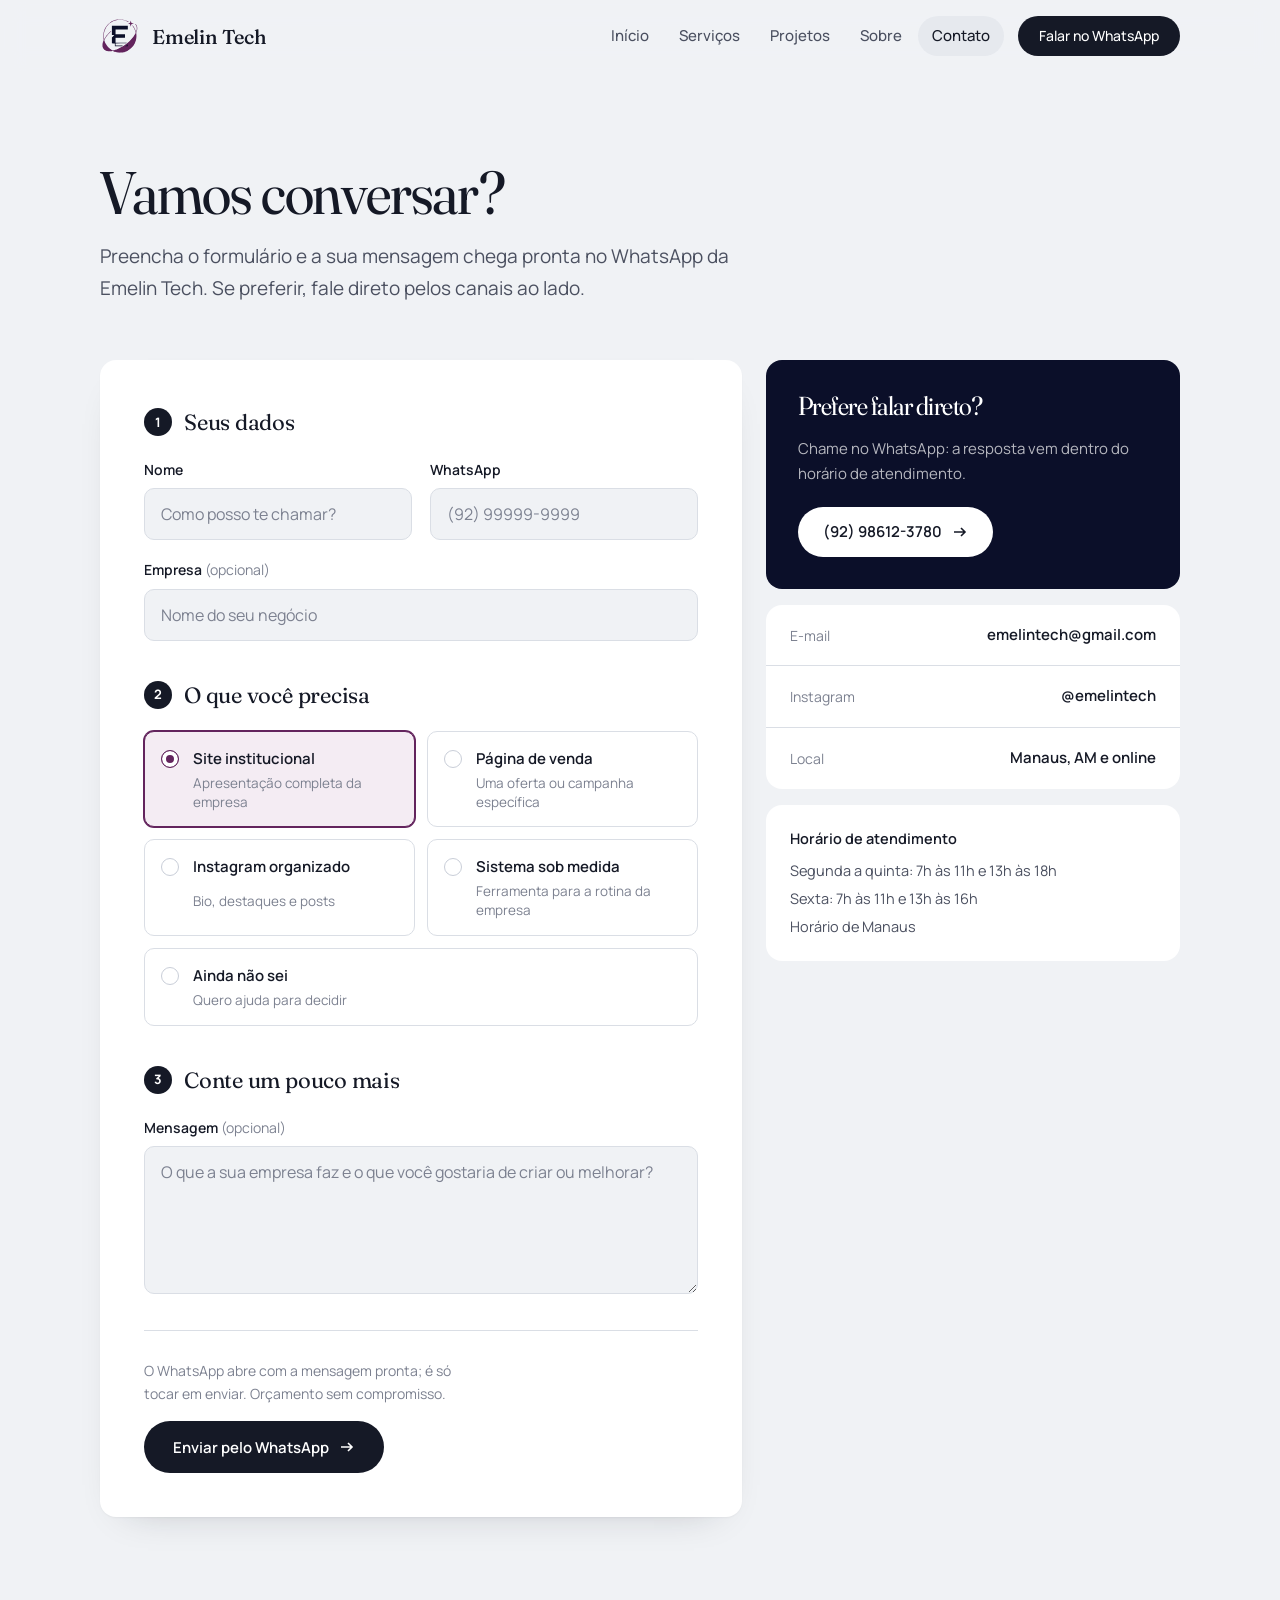
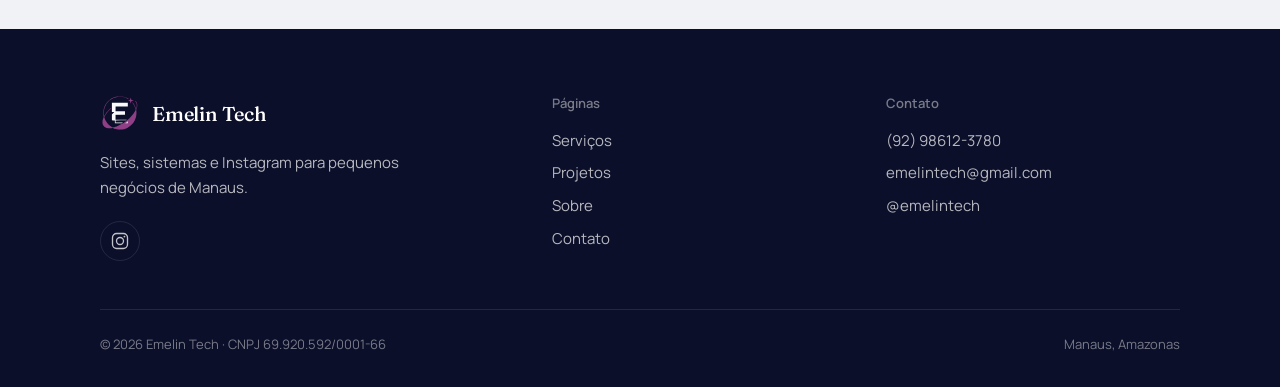
==== contato.html @ 897b112c "Sistemas sob medida: 4o cartao no inicio, bloco em Servicos, opcao no formulario e nas frases da mar" ====
<!DOCTYPE html>
<html lang="pt-BR">
<head>
<meta charset="utf-8">
<meta name="viewport" content="width=device-width, initial-scale=1">
<title>Contato | Emelin Tech</title>
<meta name="description" content="Peça um orçamento à Emelin Tech pelo formulário, WhatsApp, e-mail ou Instagram. Atendimento em Manaus e online.">
<meta name="theme-color" content="#f0f2f5">
<meta property="og:title" content="Contato | Emelin Tech">
<meta property="og:description" content="Peça um orçamento à Emelin Tech pelo formulário, WhatsApp, e-mail ou Instagram. Atendimento em Manaus e online.">
<meta property="og:image" content="https://www.emelintech.com.br/img/og-imagem.png">
<meta property="og:locale" content="pt_BR">
<link rel="icon" type="image/svg+xml" href="img/icone.svg">
<link rel="apple-touch-icon" href="img/icone-512.png">
<link rel="preconnect" href="https://fonts.googleapis.com">
<link rel="preconnect" href="https://fonts.gstatic.com" crossorigin>
<link rel="stylesheet" href="https://fonts.googleapis.com/css2?family=Fraunces:ital,opsz,wght,SOFT@0,9..144,300..600,0..100;1,9..144,300..600,0..100&family=Manrope:wght@400;500;600;700&display=swap">
<link rel="stylesheet" href="assets/style.css">
</head>
<body>
<header class="site-header">
  <div class="wrap">
    <a class="brand" href="index.html" aria-label="Emelin Tech, página inicial">
      <img src="img/icone.svg" alt="" width="40" height="40">
      <strong>Emelin Tech</strong>
    </a>
    <button class="menu-toggle" aria-label="Abrir menu" aria-expanded="false" aria-controls="nav">
      <svg viewBox="0 0 24 24" fill="none" aria-hidden="true"><path d="M3 8h18M3 16h18" stroke="currentColor" stroke-width="1.6"/></svg>
    </button>
    <nav class="nav" id="nav">
      <a href="index.html">Início</a>
      <a href="servicos.html">Serviços</a>
      <a href="projetos.html">Projetos</a>
      <a href="sobre.html">Sobre</a>
      <a href="contato.html">Contato</a>
      <a class="btn" href="https://wa.me/5592986123780" target="_blank" rel="noopener">Falar no WhatsApp</a>
    </nav>
  </div>
</header>
<main>
<section class="page-top">
  <div class="wrap">
    <h1>Vamos conversar?</h1>
    <p class="lead">Preencha o formulário e a sua mensagem chega pronta no WhatsApp da Emelin Tech. Se preferir, fale direto pelos canais ao lado.</p>
  </div>
</section>

<section class="section tight">
  <div class="wrap contact">
    <div class="form-card reveal">
      <form id="contact-form" novalidate>
        <fieldset class="form-step">
          <legend><b>1</b>Seus dados</legend>
          <div class="grid-2">
            <div class="field">
              <label for="name">Nome</label>
              <input id="name" name="name" type="text" placeholder="Como posso te chamar?" autocomplete="name" required>
            </div>
            <div class="field">
              <label for="whatsapp">WhatsApp</label>
              <input id="whatsapp" name="whatsapp" type="tel" inputmode="tel" placeholder="(92) 99999-9999" autocomplete="tel" required>
            </div>
          </div>
          <div class="field">
            <label for="company">Empresa <span class="opt">(opcional)</span></label>
            <input id="company" name="company" type="text" placeholder="Nome do seu negócio" autocomplete="organization">
          </div>
        </fieldset>

        <fieldset class="form-step">
          <legend><b>2</b>O que você precisa</legend>
          <div class="options">
            <label class="option"><input type="radio" name="service_type" value="Site institucional" data-key="site" checked><span><strong>Site institucional</strong><small>Apresentação completa da empresa</small></span></label>
            <label class="option"><input type="radio" name="service_type" value="Página de venda" data-key="pagina"><span><strong>Página de venda</strong><small>Uma oferta ou campanha específica</small></span></label>
            <label class="option"><input type="radio" name="service_type" value="Organização de Instagram" data-key="instagram"><span><strong>Instagram organizado</strong><small>Bio, destaques e posts</small></span></label>
            <label class="option"><input type="radio" name="service_type" value="Sistema sob medida" data-key="sistemas"><span><strong>Sistema sob medida</strong><small>Ferramenta para a rotina da empresa</small></span></label>
            <label class="option"><input type="radio" name="service_type" value="Ainda não tenho certeza" data-key="outro"><span><strong>Ainda não sei</strong><small>Quero ajuda para decidir</small></span></label>
          </div>
        </fieldset>

        <fieldset class="form-step">
          <legend><b>3</b>Conte um pouco mais</legend>
          <div class="field">
            <label for="message">Mensagem <span class="opt">(opcional)</span></label>
            <textarea id="message" name="message" rows="5" placeholder="O que a sua empresa faz e o que você gostaria de criar ou melhorar?"></textarea>
          </div>
        </fieldset>

        <div class="form-foot">
          <p>O WhatsApp abre com a mensagem pronta; é só tocar em enviar. Orçamento sem compromisso.</p>
          <button class="btn btn-primary" type="submit">Enviar pelo WhatsApp <svg viewBox="0 0 16 16" fill="none" aria-hidden="true"><path d="M2 8h11M9 4l4 4-4 4" stroke="currentColor" stroke-width="1.6"/></svg></button>
          <p class="form-status" id="form-status" role="status" aria-live="polite"></p>
        </div>
      </form>
    </div>

    <aside class="side reveal">
      <div class="side-card">
        <h2>Prefere falar direto?</h2>
        <p>Chame no WhatsApp: a resposta vem dentro do horário de atendimento.</p>
        <a class="btn btn-light" href="https://wa.me/5592986123780" target="_blank" rel="noopener">(92) 98612-3780 <svg viewBox="0 0 16 16" fill="none" aria-hidden="true"><path d="M2 8h11M9 4l4 4-4 4" stroke="currentColor" stroke-width="1.6"/></svg></a>
      </div>
      <ul class="side-list">
        <li><a href="mailto:emelintech@gmail.com"><span>E-mail</span><strong>emelintech@gmail.com</strong></a></li>
        <li><a href="https://instagram.com/emelintech" target="_blank" rel="noopener"><span>Instagram</span><strong>@emelintech</strong></a></li>
        <li><div><span>Local</span><strong>Manaus, AM e online</strong></div></li>
      </ul>
      <div class="hours">
        <strong>Horário de atendimento</strong>
        <span>Segunda a quinta: 7h às 11h e 13h às 18h</span>
        <span>Sexta: 7h às 11h e 13h às 16h</span>
        <span>Horário de Manaus</span>
      </div>
    </aside>
  </div>
</section>
</main>
<footer class="site-footer">
  <div class="wrap">
    <div class="top">
      <div>
        <a class="brand" href="index.html"><img src="img/icone-escuro.svg" alt="" width="40" height="40"><strong>Emelin Tech</strong></a>
        <p class="tagline">Sites, sistemas e Instagram para pequenos negócios de Manaus.</p>
        <!-- Redes sociais (ícones). Cada link abre em nova aba. -->
        <div class="social">
          <a href="https://instagram.com/emelintech" target="_blank" rel="noopener" aria-label="Instagram da Emelin Tech (@emelintech)"><svg viewBox="0 0 24 24" fill="none" aria-hidden="true"><rect x="3" y="3" width="18" height="18" rx="5" stroke="currentColor" stroke-width="1.6"/><circle cx="12" cy="12" r="4.2" stroke="currentColor" stroke-width="1.6"/><circle cx="17.3" cy="6.7" r="1.1" fill="currentColor"/></svg></a>
          <!-- LinkedIn: quando a página existir, troque SEU-ENDERECO pelo endereço e apague as marcas de comentário do começo e do fim desta linha. <a href="https://www.linkedin.com/company/SEU-ENDERECO" target="_blank" rel="noopener" aria-label="LinkedIn da Emelin Tech"><svg viewBox="0 0 24 24" fill="none" aria-hidden="true"><rect x="3" y="3" width="18" height="18" rx="3" stroke="currentColor" stroke-width="1.6"/><path d="M8 10.5V17M8 7.2v.1M11.5 17v-6.5M11.5 13.2c0-1.6 1-2.7 2.5-2.7s2.5 1 2.5 2.7V17" stroke="currentColor" stroke-width="1.6" stroke-linecap="round"/></svg></a> -->
        </div>
      </div>
      <div>
        <h4>Páginas</h4>
        <ul>
          <li><a href="servicos.html">Serviços</a></li>
          <li><a href="projetos.html">Projetos</a></li>
          <li><a href="sobre.html">Sobre</a></li>
          <li><a href="contato.html">Contato</a></li>
        </ul>
      </div>
      <div>
        <h4>Contato</h4>
        <ul>
          <li><a href="https://wa.me/5592986123780" target="_blank" rel="noopener">(92) 98612-3780</a></li>
          <li><a href="mailto:emelintech@gmail.com">emelintech@gmail.com</a></li>
          <li><a href="https://instagram.com/emelintech" target="_blank" rel="noopener">@emelintech</a></li>
        </ul>
      </div>
    </div>
    <div class="bottom">
      <span>© 2026 Emelin Tech · CNPJ 69.920.592/0001-66</span>
      <span>Manaus, Amazonas</span>
    </div>
  </div>
</footer>
<script src="assets/site.js"></script>
</body>
</html>
---- assets/style.css ----
/* Emelin Tech
   Paleta tirada da logo: off-white frio, azul-noite, ameixa. */

:root {
  --paper: #f0f2f5;
  --paper-2: #e6e9ee;
  --white: #ffffff;
  --ink: #151926;
  --ink-2: #4b5060;
  --ink-3: #7c8190;
  --line: #dadee5;
  --line-2: #c9ced8;
  --plum: #63245D;   /* ameixa do logo novo (2026-11-04; antes #4f1a4b) */
  --plum-soft: #c9a3c4;
  --plum-tint: #f4ecf3;
  --night: #0B0F29;  /* azul-noite do logo novo (2026-11-04; antes #121624) */
  --night-line: rgba(255, 255, 255, 0.1);

  --serif: "Fraunces", Georgia, "Times New Roman", serif;
  --sans: "Manrope", system-ui, -apple-system, "Segoe UI", sans-serif;

  --wrap: 1160px;
  --gutter: clamp(20px, 5vw, 40px);
  --r: 10px;
  --r-lg: 16px;
}

*, *::before, *::after { box-sizing: border-box; }
html { -webkit-text-size-adjust: 100%; scroll-behavior: smooth; }
body {
  margin: 0;
  background: var(--paper);
  color: var(--ink);
  font-family: var(--sans);
  font-size: 16px;
  line-height: 1.65;
  -webkit-font-smoothing: antialiased;
  overflow-x: hidden;
}
img { max-width: 100%; display: block; }
a { color: inherit; }
::selection { background: var(--plum); color: #fff; }
:focus-visible { outline: 2px solid var(--plum); outline-offset: 3px; }

.wrap { width: 100%; max-width: var(--wrap); margin: 0 auto; padding: 0 var(--gutter); }

/* ---------- Tipografia ---------- */
h1, h2, h3 {
  font-family: var(--serif); font-weight: 400; letter-spacing: -0.02em; margin: 0;
  font-variation-settings: "opsz" 144, "SOFT" 30;
}
h1 { font-size: clamp(40px, 5.6vw, 72px); line-height: 1.04; }
h2 { font-size: clamp(30px, 3.6vw, 44px); line-height: 1.12; }
h3 { font-size: 23px; line-height: 1.25; letter-spacing: -0.01em; }
h1 em { font-style: italic; color: var(--plum); }
p { margin: 0; }
.lead { font-size: clamp(17px, 1.5vw, 19px); color: var(--ink-2); max-width: 36em; }
.muted { color: var(--ink-2); }

/* ---------- Botões ---------- */
.btn {
  display: inline-flex; align-items: center; justify-content: center; gap: 10px;
  font: 600 15px/1 var(--sans); text-decoration: none;
  padding: 16px 24px; border-radius: 999px; border: 1px solid transparent;
  transition: background-color .2s, color .2s, border-color .2s;
  cursor: pointer;
}
.btn svg { width: 16px; height: 16px; flex: none; }
.btn-primary { background: var(--ink); color: #fff; }
.btn-primary:hover { background: var(--plum); }
.btn-ghost { border-color: var(--line-2); color: var(--ink); background: transparent; }
.btn-ghost:hover { border-color: var(--ink); }
.btn-light { background: #fff; color: var(--ink); }
.btn-light:hover { background: var(--plum-tint); }

.link {
  display: inline-flex; align-items: center; gap: 8px;
  font-weight: 600; font-size: 15px; text-decoration: none; color: var(--ink);
}
.link svg { width: 14px; height: 14px; transition: transform .2s; }
.link:hover { color: var(--plum); }
.link:hover svg { transform: translateX(3px); }

/* ---------- Header ---------- */
.site-header {
  position: sticky; top: 0; z-index: 50;
  background: rgba(240, 242, 245, 0.9);
  backdrop-filter: saturate(140%) blur(12px);
  -webkit-backdrop-filter: saturate(140%) blur(12px);
  border-bottom: 1px solid transparent;
  transition: border-color .2s;
}
.site-header.scrolled { border-color: var(--line); }
.site-header .wrap { display: flex; align-items: center; justify-content: space-between; height: 72px; gap: 24px; }
.brand { display: flex; align-items: center; gap: 12px; text-decoration: none; }
/* Ícone do logo novo (SVG, sem fundo): não precisa mais do recorte redondo. */
.brand img { width: 40px; height: 40px; }
.brand strong { font-family: var(--serif); font-weight: 500; font-size: 20px; letter-spacing: -0.01em; }

.nav { display: flex; align-items: center; gap: 2px; }
.nav a { text-decoration: none; font-size: 15px; font-weight: 500; color: var(--ink-2); padding: 8px 14px; border-radius: 999px; transition: color .2s, background-color .2s; }
.nav a:hover { color: var(--ink); }
.nav a[aria-current="page"] { color: var(--ink); background: var(--paper-2); }
.nav .btn { margin-left: 12px; padding: 12px 20px; font-size: 14px; color: #fff; background: var(--ink); }
.nav .btn:hover { background: var(--plum); color: #fff; }

.menu-toggle { display: none; background: none; border: 0; padding: 10px; margin-right: -10px; cursor: pointer; color: var(--ink); }
.menu-toggle svg { width: 26px; height: 26px; }

@media (max-width: 880px) {
  .menu-toggle { display: block; }
  .nav {
    position: fixed; inset: 72px 0 auto 0; flex-direction: column; align-items: stretch; gap: 0;
    background: var(--paper); border-bottom: 1px solid var(--line);
    padding: 8px var(--gutter) 24px;
    transform: translateY(-8px); opacity: 0; visibility: hidden;
    transition: opacity .2s, transform .2s, visibility .2s;
  }
  .nav.open { transform: none; opacity: 1; visibility: visible; }
  .nav a { padding: 16px 4px; font-size: 18px; border-bottom: 1px solid var(--line); border-radius: 0; }
  .nav a[aria-current="page"] { background: none; color: var(--plum); }
  .nav .btn { margin: 20px 0 0; padding: 16px; font-size: 16px; border-bottom: 0; border-radius: 999px; }
}

/* ---------- Seções ---------- */
.section { padding: clamp(72px, 9vw, 112px) 0; }
.section.tight { padding-top: 0; }
.bg-white { background: var(--white); }
.head { display: flex; justify-content: space-between; align-items: end; gap: 20px 48px; flex-wrap: wrap; margin-bottom: clamp(32px, 5vw, 52px); }
.head > div { max-width: 640px; display: grid; gap: 14px; }

/* ---------- Hero (início) ---------- */
.hero { padding: clamp(32px, 5vw, 64px) 0 clamp(64px, 8vw, 104px); }
.hero .wrap { display: grid; grid-template-columns: 1fr 1fr; gap: clamp(40px, 6vw, 80px); align-items: center; }
.hero h1 { margin-bottom: 24px; }
.hero .actions { display: flex; flex-wrap: wrap; gap: 12px; margin-top: 36px; }
.hero .place { margin-top: 28px; font-size: 14px; color: var(--ink-3); }

.showcase { position: relative; aspect-ratio: 1 / 1.02; display: flex; align-items: center; justify-content: center; }
.showcase .orbit { position: absolute; inset: 0; width: 100%; height: 100%; color: var(--plum); }
.showcase .orbit .star { transform-origin: center; transform-box: fill-box; animation: twinkle 4s ease-in-out infinite; }
@keyframes twinkle { 0%,100% { opacity: 1; transform: scale(1); } 50% { opacity: .5; transform: scale(.8); } }
.phones { position: relative; display: flex; gap: 6%; width: 78%; align-items: flex-start; }
.phone {
  flex: 1; border-radius: 22px; overflow: hidden; background: var(--ink);
  border: 6px solid var(--ink); box-shadow: 0 30px 60px -20px rgba(21, 25, 38, .45);
  aspect-ratio: 9 / 17;
}
.phone img { width: 100%; height: 100%; object-fit: cover; object-position: top; }
.phone:last-child { margin-top: 18%; }
.showcase .caption {
  position: absolute; left: 0; bottom: 6%; background: var(--white); border-radius: var(--r);
  padding: 12px 16px; font-size: 13px; line-height: 1.4; box-shadow: 0 10px 30px -10px rgba(21,25,38,.25);
  text-decoration: none;
}
.showcase .caption strong { display: block; font-size: 14px; }
.showcase .caption span { color: var(--ink-3); }
@media (prefers-reduced-motion: reduce) { .showcase .orbit .star { animation: none; } html { scroll-behavior: auto; } }
@media (max-width: 900px) {
  .hero .wrap { grid-template-columns: 1fr; }
  .showcase { max-width: 420px; width: 100%; margin: 0 auto; }
}

/* ---------- Topo das páginas internas ---------- */
.page-top { padding: clamp(48px, 7vw, 88px) 0 clamp(40px, 5vw, 56px); }
.page-top h1 { font-size: clamp(38px, 5vw, 60px); margin-bottom: 18px; max-width: 14em; }

/* ---------- Cartões de serviço (início) ---------- */
/* 4 serviços (sistemas entrou em 2026-11-05): 4 colunas no computador, 2 no tablet, 1 no celular. */
.cards { display: grid; grid-template-columns: repeat(4, 1fr); gap: 20px; }
.card { background: var(--paper); border-radius: var(--r-lg); padding: 32px 28px; display: flex; flex-direction: column; gap: 12px; }
.card p { color: var(--ink-2); font-size: 15.5px; flex: 1; }
.card .link { margin-top: 12px; }
.card .mark { width: 36px; height: 36px; color: var(--plum); margin-bottom: 14px; }
@media (max-width: 1100px) { .cards { grid-template-columns: repeat(2, 1fr); } }
@media (max-width: 640px) { .cards { grid-template-columns: 1fr; } }

/* ---------- Projetos ---------- */
.projects { display: grid; grid-template-columns: 1fr 1fr; gap: 24px; }
.project { background: var(--white); border-radius: var(--r-lg); overflow: hidden; display: flex; flex-direction: column; }
.project-media {
  aspect-ratio: 16 / 10; background: var(--paper-2); display: flex; align-items: flex-end; justify-content: center;
  gap: 7%; padding-top: 7%; overflow: hidden;
}
.project-media img { width: 30%; border-radius: 16px 16px 0 0; border: 5px solid var(--ink); border-bottom: 0; }
.project-media img + img { transform: translateY(14%); }
.project-media.wordmark { align-items: center; padding: 0; flex-direction: column; gap: 8px; background: var(--night); color: #fff; }
.project-media.wordmark strong { font-family: var(--serif); font-weight: 400; font-size: clamp(52px, 6vw, 84px); letter-spacing: .06em; line-height: 1; }
.project-media.wordmark small { font-size: 12px; letter-spacing: .2em; text-transform: uppercase; color: rgba(255,255,255,.55); }
.project-body { padding: 28px; display: grid; gap: 10px; }
.kind { font-size: 13.5px; color: var(--ink-3); font-weight: 500; }
.project-body p { color: var(--ink-2); font-size: 15.5px; }
.project-body .link { margin-top: 8px; }
@media (max-width: 860px) { .projects { grid-template-columns: 1fr; } }

/* Projetos: página dedicada */
.case { display: grid; grid-template-columns: 1.1fr 1fr; gap: clamp(28px, 5vw, 64px); align-items: center; background: var(--white); border-radius: var(--r-lg); padding: clamp(16px, 2.4vw, 24px); }
.case + .case { margin-top: 24px; }
.case .project-media { border-radius: var(--r); }
.case-body { display: grid; gap: 14px; padding: 8px 16px 8px 0; }
.case-body h2 { font-size: clamp(28px, 3vw, 36px); }
.case-body p { color: var(--ink-2); }
.case-body ul { list-style: none; padding: 0; margin: 4px 0 8px; display: grid; gap: 8px; font-size: 15px; }
.case-body li { padding-left: 20px; position: relative; }
.case-body li::before { content: ""; position: absolute; left: 0; top: .75em; width: 8px; height: 1.5px; background: var(--plum); }
@media (max-width: 860px) { .case { grid-template-columns: 1fr; } .case-body { padding: 4px 8px 12px; } }

/* ---------- Quem faz (início) ---------- */
.about-strip { display: grid; grid-template-columns: auto 1fr auto; gap: clamp(24px, 4vw, 56px); align-items: center; }
.monogram {
  /* Logo redondo da empresa (antes era a inicial "J", no lugar de uma foto). */
  width: 112px; height: 112px; border-radius: 50%; display: block;
  background: var(--paper); padding: 14px; box-sizing: border-box;
}
.about-strip h2 { font-size: clamp(26px, 2.8vw, 34px); margin-bottom: 10px; }
.about-strip p { color: var(--ink-2); max-width: 40em; }
@media (max-width: 800px) { .about-strip { grid-template-columns: 1fr; } .monogram { width: 88px; height: 88px; } }

/* ---------- Serviços (página) ---------- */
.service {
  display: grid; grid-template-columns: 1fr 1.1fr; gap: clamp(28px, 5vw, 72px);
  background: var(--white); border-radius: var(--r-lg); padding: clamp(28px, 4vw, 48px);
  scroll-margin-top: 96px;
}
.service + .service { margin-top: 20px; }
.service-intro { display: grid; gap: 14px; align-content: start; }
.service-intro h2 { font-size: clamp(28px, 3vw, 38px); }
.service-intro .for { font-size: 14.5px; color: var(--ink-2); background: var(--paper); border-radius: var(--r); padding: 12px 16px; justify-self: start; }
.includes { display: grid; align-content: start; gap: 24px; }
.includes ul { list-style: none; margin: 0; padding: 0; border-top: 1px solid var(--line); }
.includes li { padding: 14px 0 14px 30px; border-bottom: 1px solid var(--line); position: relative; font-size: 15.5px; }
.includes li::before {
  content: ""; position: absolute; left: 3px; top: 21px; width: 12px; height: 6px;
  border-left: 1.5px solid var(--plum); border-bottom: 1.5px solid var(--plum); transform: rotate(-45deg);
}
.includes .btn { justify-self: start; }
@media (max-width: 860px) { .service { grid-template-columns: 1fr; } }

.steps { display: grid; grid-template-columns: repeat(4, 1fr); gap: 20px; counter-reset: step; }
.step { border-top: 2px solid var(--ink); padding-top: 20px; }
.step::before { counter-increment: step; content: counter(step); display: block; font-size: 13px; font-weight: 700; color: var(--plum); margin-bottom: 14px; }
.step h3 { font-size: 21px; margin-bottom: 8px; }
.step p { color: var(--ink-2); font-size: 15px; }
@media (max-width: 900px) { .steps { grid-template-columns: 1fr 1fr; row-gap: 36px; } }
@media (max-width: 520px) { .steps { grid-template-columns: 1fr; } }

/* ---------- FAQ ---------- */
.faq { max-width: 820px; }
.faq details { border-bottom: 1px solid var(--line); }
.faq details:first-child { border-top: 1px solid var(--line); }
.faq summary {
  list-style: none; cursor: pointer; display: flex; justify-content: space-between; align-items: center; gap: 24px;
  padding: 22px 0; font-weight: 600; font-size: 17px;
}
.faq summary::-webkit-details-marker { display: none; }
.faq summary::after {
  content: ""; flex: none; width: 12px; height: 12px;
  background: linear-gradient(var(--ink), var(--ink)) center / 100% 1.5px no-repeat, linear-gradient(var(--ink), var(--ink)) center / 1.5px 100% no-repeat;
  transition: transform .25s;
}
.faq details[open] summary::after { transform: rotate(45deg); }
.faq details p { padding: 0 0 24px; color: var(--ink-2); max-width: 44em; }

/* ---------- Sobre ---------- */
/* Texto numa coluna só, com largura boa de leitura (o cartão escuro com o
   logo saiu em 2026-11-04, a pedido da Julliana: não ficou legal). */
.about .about-text { max-width: 780px; }
.about-text { display: grid; gap: 20px; font-size: 17px; color: var(--ink-2); }
.about-text .intro { font-family: var(--serif); font-size: clamp(22px, 2.4vw, 28px); line-height: 1.35; color: var(--ink); letter-spacing: -0.01em; }
.facts { display: grid; grid-template-columns: 1fr 1fr; gap: 12px; margin: 8px 0 0; }
.facts div { background: var(--white); border-radius: var(--r); padding: 16px 18px; }
.facts dt { font-size: 13px; color: var(--ink-3); }
.facts dd { margin: 2px 0 0; font-weight: 600; color: var(--ink); }
@media (max-width: 480px) { .facts { grid-template-columns: 1fr; } }

.values { display: grid; grid-template-columns: repeat(3, 1fr); gap: 20px; }
.values div { background: var(--paper); border-radius: var(--r-lg); padding: 28px; }
.values h3 { font-size: 21px; margin-bottom: 10px; }
.values p { color: var(--ink-2); font-size: 15.5px; }
@media (max-width: 860px) { .values { grid-template-columns: 1fr; } }

/* ---------- Chamada final ---------- */
.cta-box {
  position: relative; overflow: hidden; background: var(--night); color: #fff; border-radius: 24px;
  padding: clamp(36px, 6vw, 72px); display: grid; grid-template-columns: 1fr auto; gap: 32px; align-items: end;
}
.cta-box h2 { max-width: 15em; margin-bottom: 14px; }
.cta-box p { color: rgba(255,255,255,.7); max-width: 34em; }
.cta-box .actions { display: flex; flex-wrap: wrap; gap: 12px; }
.cta-box .btn-ghost { border-color: rgba(255,255,255,.3); color: #fff; }
.cta-box .btn-ghost:hover { border-color: #fff; }
.cta-box .orbit { position: absolute; right: -120px; top: -170px; width: 480px; color: var(--plum-soft); opacity: .28; pointer-events: none; }
.cta-box > div { position: relative; }
@media (max-width: 860px) { .cta-box { grid-template-columns: 1fr; } }

/* ---------- Contato ---------- */
.contact { display: grid; grid-template-columns: 1.55fr 1fr; gap: 24px; align-items: start; }
@media (max-width: 960px) { .contact { grid-template-columns: 1fr; } }

.form-card {
  background: var(--white); border-radius: var(--r-lg); padding: clamp(24px, 4vw, 44px);
  box-shadow: 0 1px 2px rgba(21,25,38,.04), 0 16px 40px -28px rgba(21,25,38,.3);
}
.form-card form { display: grid; gap: 36px; }
.form-step { display: grid; gap: 18px; border: 0; margin: 0; padding: 0; min-width: 0; }
.form-step legend {
  display: flex; align-items: center; gap: 12px; padding: 0; margin-bottom: 18px;
  font-family: var(--serif); font-size: 22px; letter-spacing: -0.01em;
}
.form-step legend b {
  width: 28px; height: 28px; border-radius: 50%; background: var(--ink); color: #fff; flex: none;
  display: grid; place-items: center; font: 700 13px/1 var(--sans);
}
.grid-2 { display: grid; grid-template-columns: 1fr 1fr; gap: 18px; }
@media (max-width: 620px) { .grid-2 { grid-template-columns: 1fr; } }

.field { display: grid; gap: 7px; }
.field label { font-size: 14px; font-weight: 600; color: var(--ink); }
.field label .opt { font-weight: 400; color: var(--ink-3); }
.field input, .field textarea {
  width: 100%; font: 400 16px/1.5 var(--sans); color: var(--ink);
  background: var(--paper); border: 1px solid var(--line); border-radius: var(--r);
  padding: 13px 16px; transition: border-color .2s, background-color .2s, box-shadow .2s;
}
.field textarea { resize: vertical; min-height: 130px; }
.field input::placeholder, .field textarea::placeholder { color: var(--ink-3); }
.field input:hover, .field textarea:hover { border-color: var(--line-2); }
.field input:focus, .field textarea:focus { outline: none; background: var(--white); border-color: var(--plum); box-shadow: 0 0 0 4px var(--plum-tint); }
.field input:user-invalid { border-color: #b3261e; }

.options { display: grid; grid-template-columns: 1fr 1fr; gap: 12px; }
/* Com 5 opções, a última ("Ainda não sei") ocupa a linha inteira. */
.option:last-child:nth-child(odd) { grid-column: 1 / -1; }
@media (max-width: 520px) { .options { grid-template-columns: 1fr; } }
.option { position: relative; cursor: pointer; display: block; }
.option input { position: absolute; opacity: 0; pointer-events: none; }
.option span {
  display: grid; gap: 2px; height: 100%; padding: 15px 16px 15px 48px; border: 1px solid var(--line); border-radius: var(--r);
  background: var(--white); transition: border-color .2s, background-color .2s, box-shadow .2s; position: relative;
}
.option span::before {
  content: ""; position: absolute; left: 16px; top: 18px; width: 18px; height: 18px; border-radius: 50%;
  border: 1.5px solid var(--line-2); background: var(--white); transition: all .2s;
}
.option strong { font-size: 15px; font-weight: 600; }
.option small { font-size: 13.5px; color: var(--ink-3); line-height: 1.4; }
.option:hover span { border-color: var(--line-2); }
.option input:checked + span { border-color: var(--plum); background: var(--plum-tint); box-shadow: 0 0 0 1px var(--plum); }
.option input:checked + span::before { border-color: var(--plum); background: var(--plum); box-shadow: inset 0 0 0 4px var(--white); }
.option input:focus-visible + span { outline: 2px solid var(--plum); outline-offset: 2px; }

.form-foot { display: flex; flex-wrap: wrap; align-items: center; justify-content: space-between; gap: 16px 24px; padding-top: 28px; border-top: 1px solid var(--line); }
.form-foot p { font-size: 14px; color: var(--ink-3); max-width: 24em; }
.form-foot .btn { padding: 17px 28px; }
@media (max-width: 520px) { .form-foot .btn { width: 100%; } }
.form-status { font-size: 14px; color: var(--plum); font-weight: 600; }
.form-status:empty { display: none; }

.side { display: grid; gap: 16px; }
.side-card { background: var(--night); color: #fff; border-radius: var(--r-lg); padding: 32px; display: grid; gap: 16px; }
.side-card h2 { font-size: 26px; }
.side-card p { color: rgba(255,255,255,.7); font-size: 15px; }
.side-card .btn { justify-self: start; margin-top: 4px; }
.side-list { list-style: none; margin: 0; padding: 0; background: var(--white); border-radius: var(--r-lg); }
.side-list li + li { border-top: 1px solid var(--line); }
.side-list a, .side-list div { display: flex; justify-content: space-between; align-items: center; gap: 16px; padding: 18px 24px; text-decoration: none; font-size: 15px; }
.side-list span { color: var(--ink-3); font-size: 14px; }
.side-list strong { font-weight: 600; text-align: right; overflow-wrap: anywhere; }
.side-list a:hover strong { color: var(--plum); }
.hours { background: var(--white); border-radius: var(--r-lg); padding: 22px 24px; font-size: 14.5px; color: var(--ink-2); display: grid; gap: 4px; }
.hours strong { color: var(--ink); font-weight: 600; margin-bottom: 4px; }

/* ---------- Footer ---------- */
.site-footer { background: var(--night); color: rgba(255,255,255,.7); padding: 64px 0 32px; font-size: 15px; }
.site-footer .top { display: grid; grid-template-columns: 1.4fr 1fr 1fr; gap: 40px; padding-bottom: 48px; border-bottom: 1px solid var(--night-line); }
.site-footer .brand strong { color: #fff; }
.site-footer .tagline { margin-top: 18px; max-width: 22em; }
.site-footer h4 { margin: 0 0 14px; font-size: 13px; color: rgba(255,255,255,.45); font-weight: 600; }
.site-footer ul { list-style: none; margin: 0; padding: 0; display: grid; gap: 8px; }
.site-footer a { text-decoration: none; transition: color .2s; }
.site-footer a:hover { color: #fff; }
.site-footer .bottom { display: flex; flex-wrap: wrap; justify-content: space-between; gap: 12px; padding-top: 24px; font-size: 13px; color: rgba(255,255,255,.45); }
@media (max-width: 760px) { .site-footer .top { grid-template-columns: 1fr; gap: 32px; } }

/* ---------- Revelar ao rolar ---------- */
.reveal { opacity: 0; transform: translateY(14px); transition: opacity .6s ease, transform .6s ease; }
.reveal.in { opacity: 1; transform: none; }
@media (prefers-reduced-motion: reduce) { .reveal { opacity: 1; transform: none; transition: none; } }

.cta-wrap { padding: 0 0 clamp(72px, 9vw, 112px); }
.bg-white + .cta-wrap, .page-top + .cta-wrap { padding-top: clamp(72px, 9vw, 112px); }

/* Projeto em desenvolvimento */
.status { display: inline-flex; align-items: center; gap: 8px; font-size: 14px; font-weight: 600; color: var(--plum); }
.status .dot { width: 8px; height: 8px; border-radius: 50%; background: var(--plum-soft); box-shadow: 0 0 0 3px var(--plum-tint); }

/* ---------- Redes sociais (ícones) ----------
   .social = rodapé (fundo escuro); .social--claro = página Sobre (fundo claro).
   O ícone usa "currentColor": pega a cor do texto em volta. */
.social { display: flex; align-items: center; gap: 10px; margin-top: 20px; }
.social a {
  display: grid; place-items: center; width: 40px; height: 40px; border-radius: 50%;
  border: 1px solid var(--night-line); color: rgba(255,255,255,.75); transition: color .2s, border-color .2s;
}
.social a:hover { color: #fff; border-color: rgba(255,255,255,.4); }
.social svg { width: 20px; height: 20px; }
.social--claro { margin-top: 4px; }
.social--claro span { font-size: 14px; color: var(--ink-3); margin-right: 4px; }
.social--claro a { border-color: var(--line); color: var(--ink); background: var(--white); }
.social--claro a:hover { color: var(--plum); border-color: var(--plum-soft); }
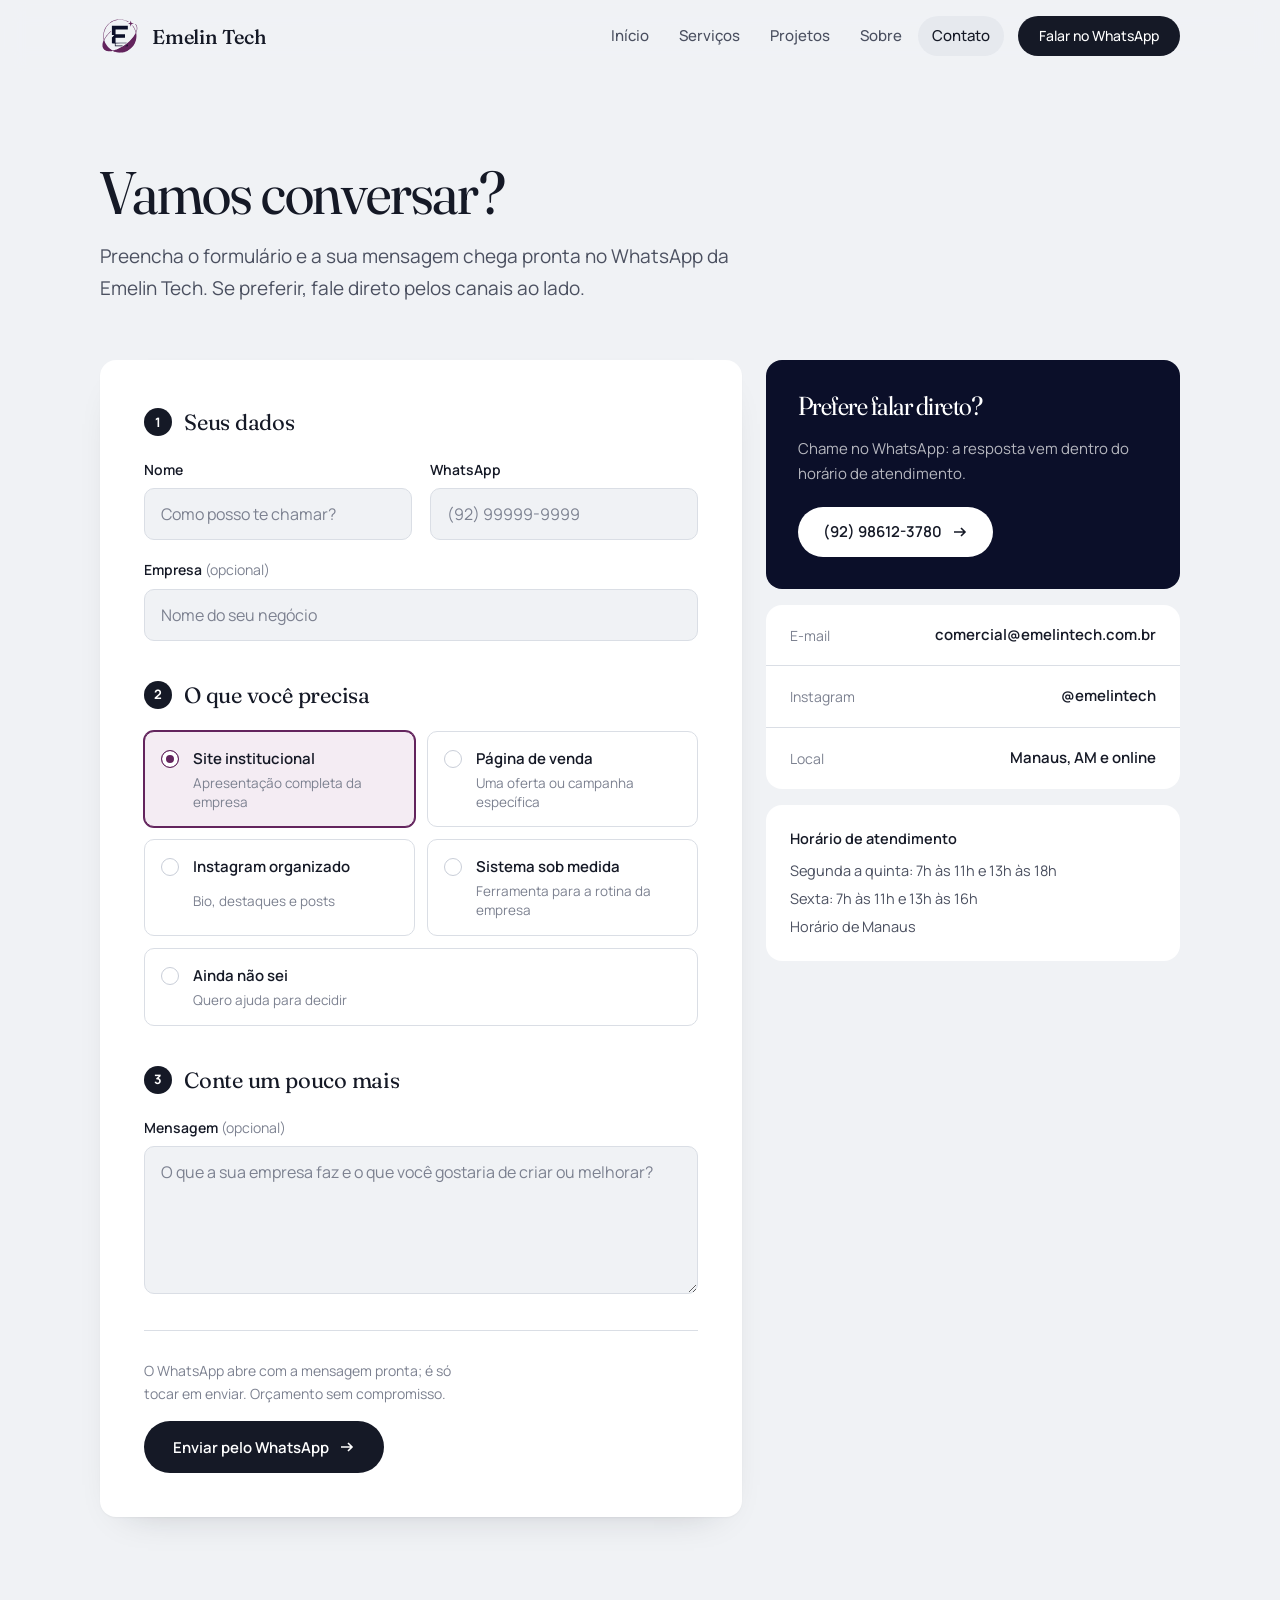
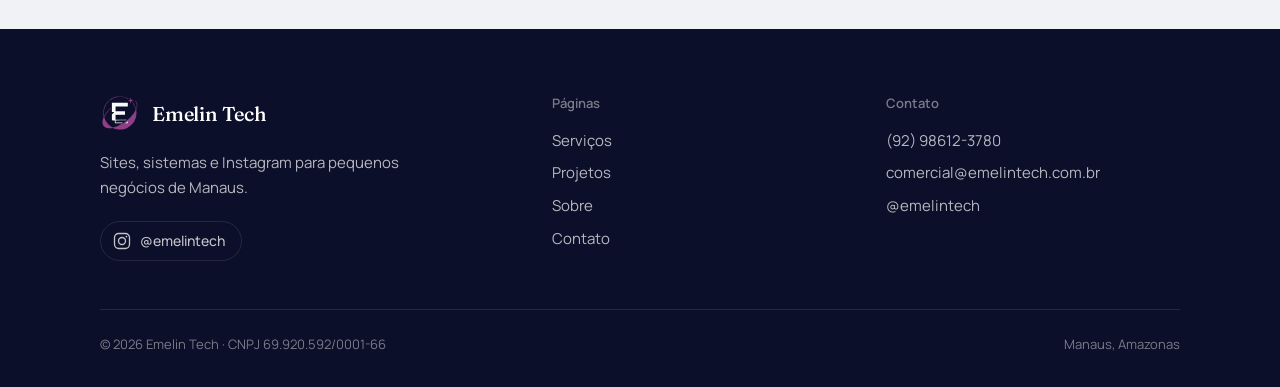
==== commit 211a491c: "Instagram com @emelintech ao lado do icone; e-mail comercial@emelintech.com.br no site Co-Authored-B" ====
--- a/contato.html
+++ b/contato.html
@@ -101,7 +101,7 @@
         <a class="btn btn-light" href="https://wa.me/5592986123780" target="_blank" rel="noopener">(92) 98612-3780 <svg viewBox="0 0 16 16" fill="none" aria-hidden="true"><path d="M2 8h11M9 4l4 4-4 4" stroke="currentColor" stroke-width="1.6"/></svg></a>
       </div>
       <ul class="side-list">
-        <li><a href="mailto:emelintech@gmail.com"><span>E-mail</span><strong>emelintech@gmail.com</strong></a></li>
+        <li><a href="mailto:comercial@emelintech.com.br"><span>E-mail</span><strong>comercial@emelintech.com.br</strong></a></li>
         <li><a href="https://instagram.com/emelintech" target="_blank" rel="noopener"><span>Instagram</span><strong>@emelintech</strong></a></li>
         <li><div><span>Local</span><strong>Manaus, AM e online</strong></div></li>
       </ul>
@@ -123,7 +123,7 @@
         <p class="tagline">Sites, sistemas e Instagram para pequenos negócios de Manaus.</p>
         <!-- Redes sociais (ícones). Cada link abre em nova aba. -->
         <div class="social">
-          <a href="https://instagram.com/emelintech" target="_blank" rel="noopener" aria-label="Instagram da Emelin Tech (@emelintech)"><svg viewBox="0 0 24 24" fill="none" aria-hidden="true"><rect x="3" y="3" width="18" height="18" rx="5" stroke="currentColor" stroke-width="1.6"/><circle cx="12" cy="12" r="4.2" stroke="currentColor" stroke-width="1.6"/><circle cx="17.3" cy="6.7" r="1.1" fill="currentColor"/></svg></a>
+          <a class="social__perfil" href="https://instagram.com/emelintech" target="_blank" rel="noopener" aria-label="Instagram da Emelin Tech (@emelintech)"><svg viewBox="0 0 24 24" fill="none" aria-hidden="true"><rect x="3" y="3" width="18" height="18" rx="5" stroke="currentColor" stroke-width="1.6"/><circle cx="12" cy="12" r="4.2" stroke="currentColor" stroke-width="1.6"/><circle cx="17.3" cy="6.7" r="1.1" fill="currentColor"/></svg><span>@emelintech</span></a>
           <!-- LinkedIn: quando a página existir, troque SEU-ENDERECO pelo endereço e apague as marcas de comentário do começo e do fim desta linha. <a href="https://www.linkedin.com/company/SEU-ENDERECO" target="_blank" rel="noopener" aria-label="LinkedIn da Emelin Tech"><svg viewBox="0 0 24 24" fill="none" aria-hidden="true"><rect x="3" y="3" width="18" height="18" rx="3" stroke="currentColor" stroke-width="1.6"/><path d="M8 10.5V17M8 7.2v.1M11.5 17v-6.5M11.5 13.2c0-1.6 1-2.7 2.5-2.7s2.5 1 2.5 2.7V17" stroke="currentColor" stroke-width="1.6" stroke-linecap="round"/></svg></a> -->
         </div>
       </div>
@@ -140,7 +140,7 @@
         <h4>Contato</h4>
         <ul>
           <li><a href="https://wa.me/5592986123780" target="_blank" rel="noopener">(92) 98612-3780</a></li>
-          <li><a href="mailto:emelintech@gmail.com">emelintech@gmail.com</a></li>
+          <li><a href="mailto:comercial@emelintech.com.br">comercial@emelintech.com.br</a></li>
           <li><a href="https://instagram.com/emelintech" target="_blank" rel="noopener">@emelintech</a></li>
         </ul>
       </div>
--- a/assets/style.css
+++ b/assets/style.css
@@ -408,3 +408,7 @@
 .social--claro span { font-size: 14px; color: var(--ink-3); margin-right: 4px; }
 .social--claro a { border-color: var(--line); color: var(--ink); background: var(--white); }
 .social--claro a:hover { color: var(--plum); border-color: var(--plum-soft); }
+
+/* Instagram com o @ ao lado do ícone (pedido da Julliana, 2026-11-05):
+   o link vira uma "pílula" em vez do círculo só com o ícone. */
+.social a.social__perfil { width: auto; padding: 0 16px 0 11px; border-radius: 999px; display: inline-flex; align-items: center; gap: 8px; font-size: 14px; font-weight: 500; text-decoration: none; }
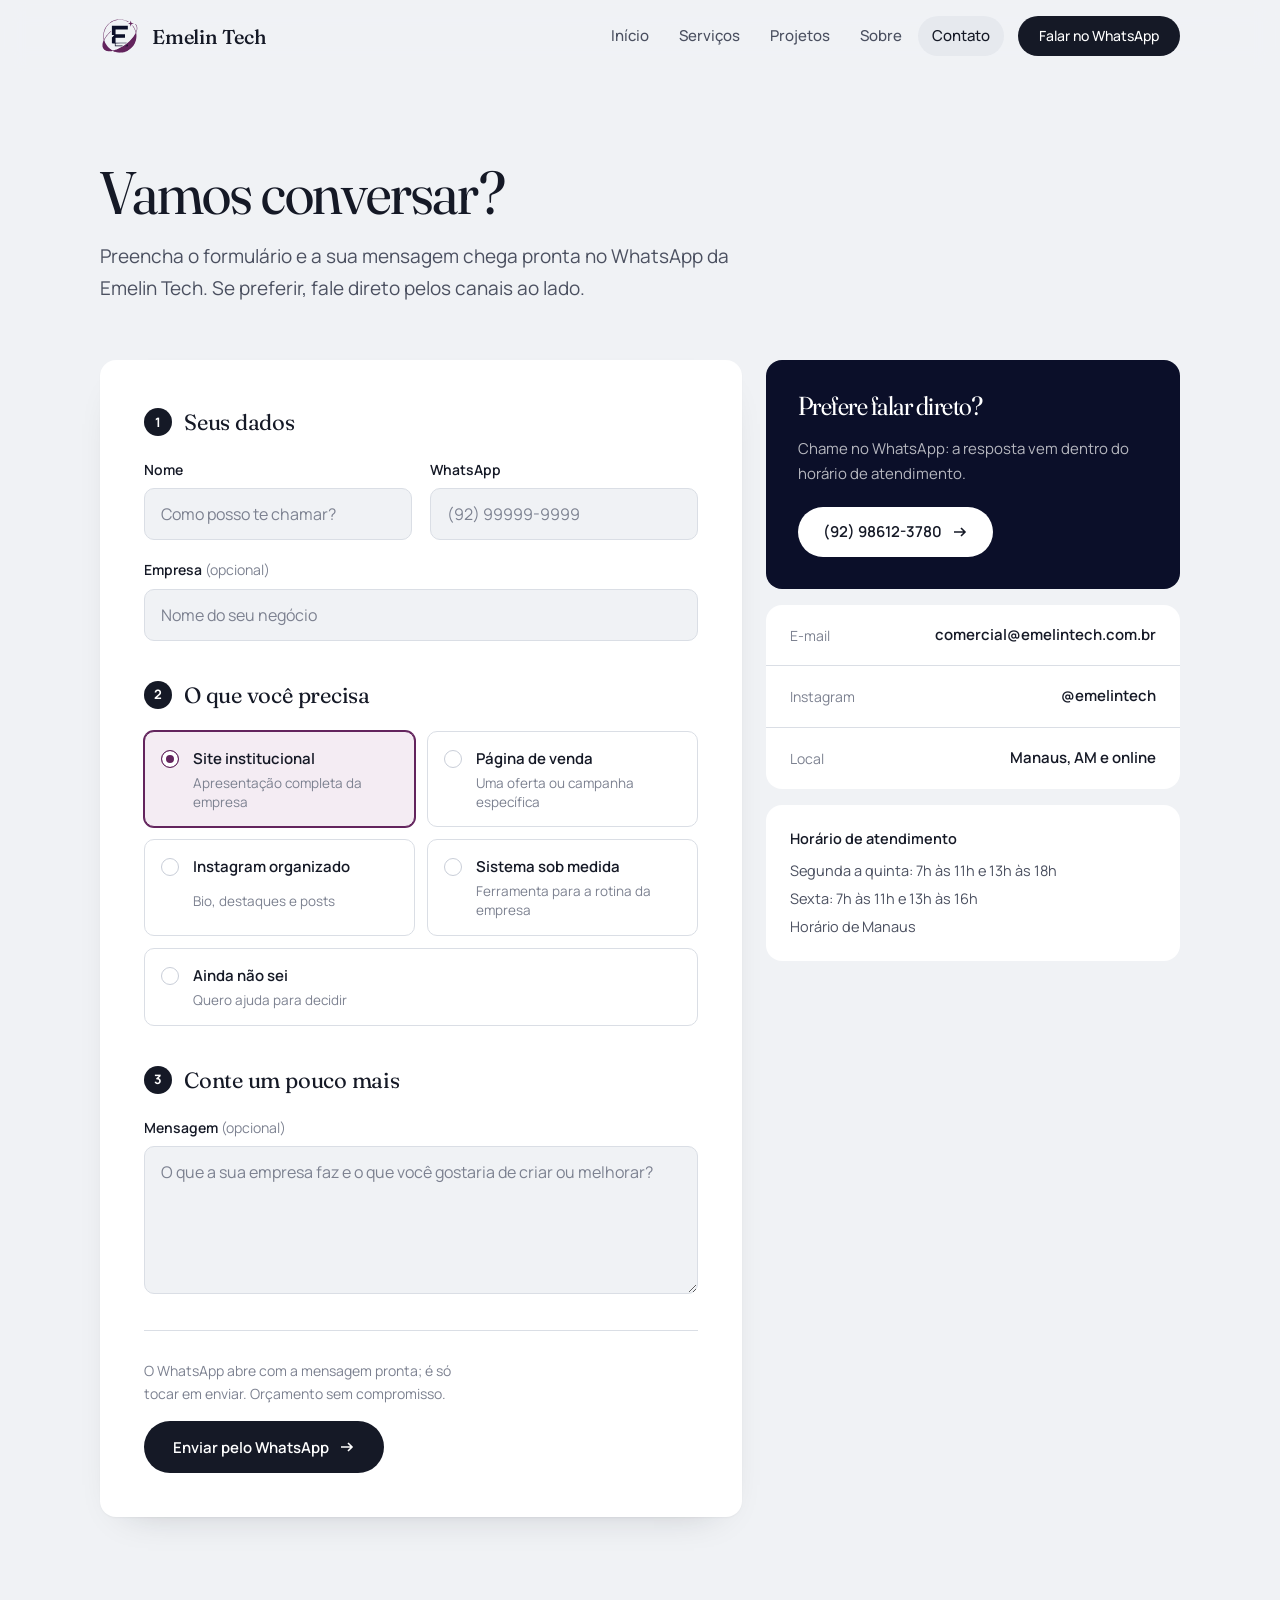
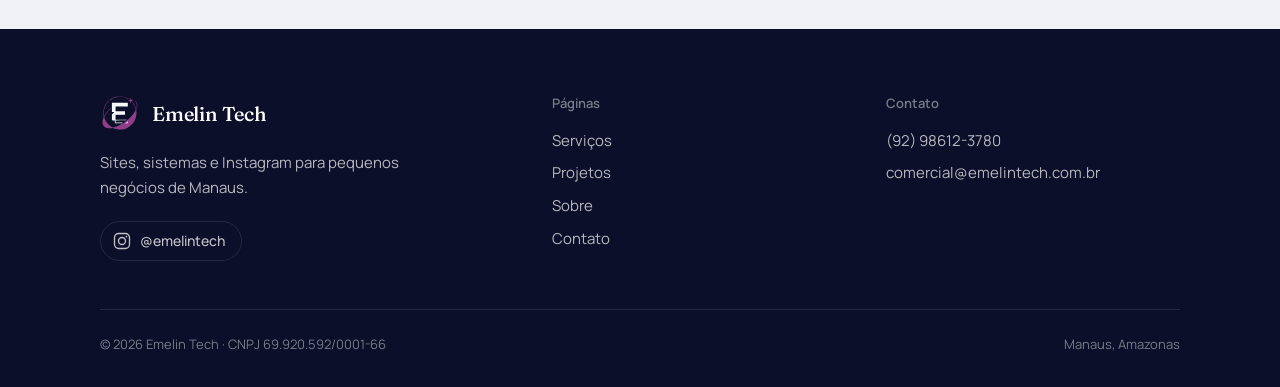
==== commit bb973bfe: "Rodape: tira o @emelintech repetido da coluna Contato (fica a pilula com o icone) Co-Authored-By: Cl" ====
--- a/contato.html
+++ b/contato.html
@@ -141,7 +141,6 @@
         <ul>
           <li><a href="https://wa.me/5592986123780" target="_blank" rel="noopener">(92) 98612-3780</a></li>
           <li><a href="mailto:comercial@emelintech.com.br">comercial@emelintech.com.br</a></li>
-          <li><a href="https://instagram.com/emelintech" target="_blank" rel="noopener">@emelintech</a></li>
         </ul>
       </div>
     </div>
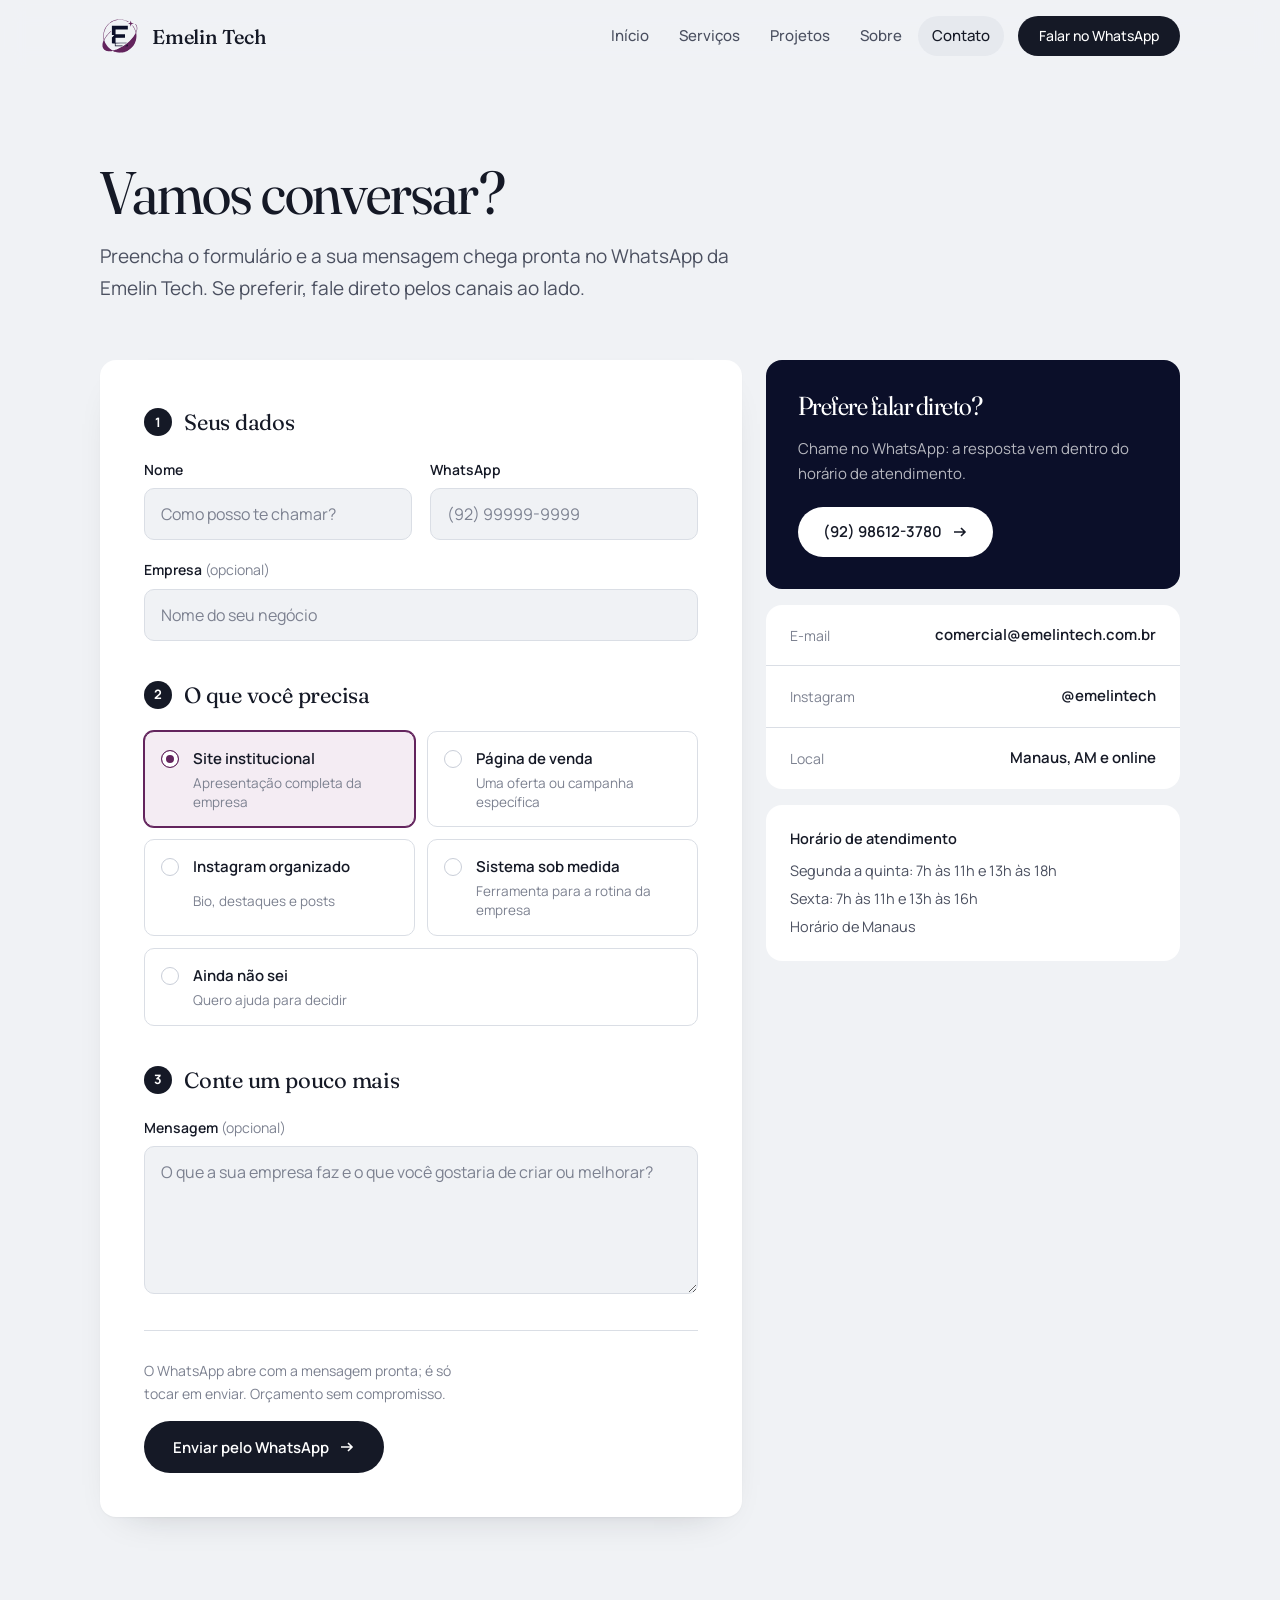
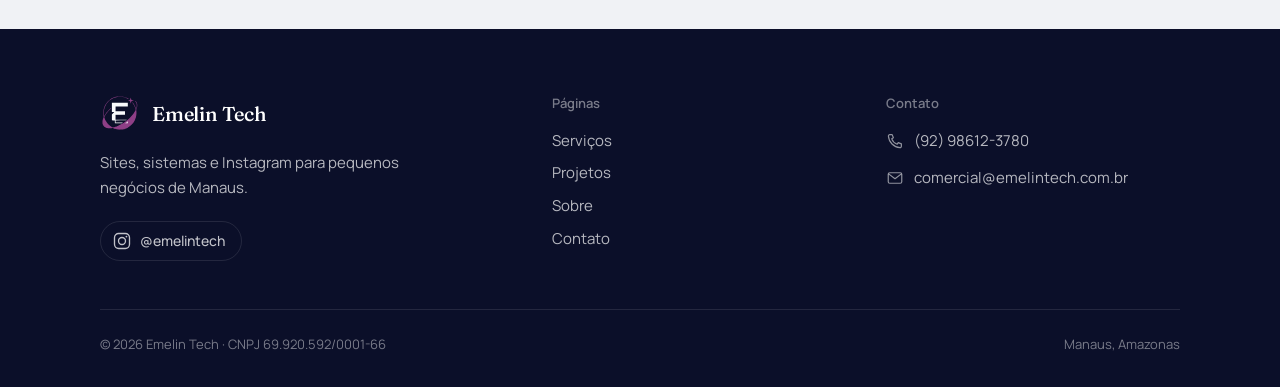
==== commit a9318eb5: "Rodape: icones de telefone e e-mail na coluna Contato Co-Authored-By: Claude Opus 5.5 <noreply@anthr" ====
--- a/contato.html
+++ b/contato.html
@@ -138,9 +138,9 @@
       </div>
       <div>
         <h4>Contato</h4>
-        <ul>
-          <li><a href="https://wa.me/5592986123780" target="_blank" rel="noopener">(92) 98612-3780</a></li>
-          <li><a href="mailto:comercial@emelintech.com.br">comercial@emelintech.com.br</a></li>
+        <ul class="contatos-rodape">
+          <li><a href="https://wa.me/5592986123780" target="_blank" rel="noopener"><svg viewBox="0 0 24 24" fill="none" stroke="currentColor" stroke-width="1.6" stroke-linejoin="round" aria-hidden="true"><path d="M5 3.5h3.2l1.6 4.2-2.1 1.4a11.5 11.5 0 0 0 7.2 7.2l1.4-2.1 4.2 1.6V19a1.8 1.8 0 0 1-1.9 1.8A16.6 16.6 0 0 1 3.2 5.4 1.8 1.8 0 0 1 5 3.5z"/></svg>(92) 98612-3780</a></li>
+          <li><a href="mailto:comercial@emelintech.com.br"><svg viewBox="0 0 24 24" fill="none" stroke="currentColor" stroke-width="1.6" stroke-linejoin="round" aria-hidden="true"><rect x="3" y="5" width="18" height="14" rx="2"/><path d="M3.5 6.5 12 13l8.5-6.5"/></svg>comercial@emelintech.com.br</a></li>
         </ul>
       </div>
     </div>
--- a/assets/style.css
+++ b/assets/style.css
@@ -412,3 +412,10 @@
 /* Instagram com o @ ao lado do ícone (pedido da Julliana, 2026-11-05):
    o link vira uma "pílula" em vez do círculo só com o ícone. */
 .social a.social__perfil { width: auto; padding: 0 16px 0 11px; border-radius: 999px; display: inline-flex; align-items: center; gap: 8px; font-size: 14px; font-weight: 500; text-decoration: none; }
+
+/* Rodapé, coluna Contato: ícone de telefone e de e-mail antes do texto
+   (pedido da Julliana, 2026-11-05: "tá muito seco"). Mesmo traço do ícone do Instagram. */
+.contatos-rodape { gap: 12px; }
+.contatos-rodape a { display: inline-flex; align-items: center; gap: 10px; }
+.contatos-rodape svg { width: 18px; height: 18px; flex: none; color: rgba(255,255,255,.55); transition: color .2s; }
+.contatos-rodape a:hover svg { color: #fff; }
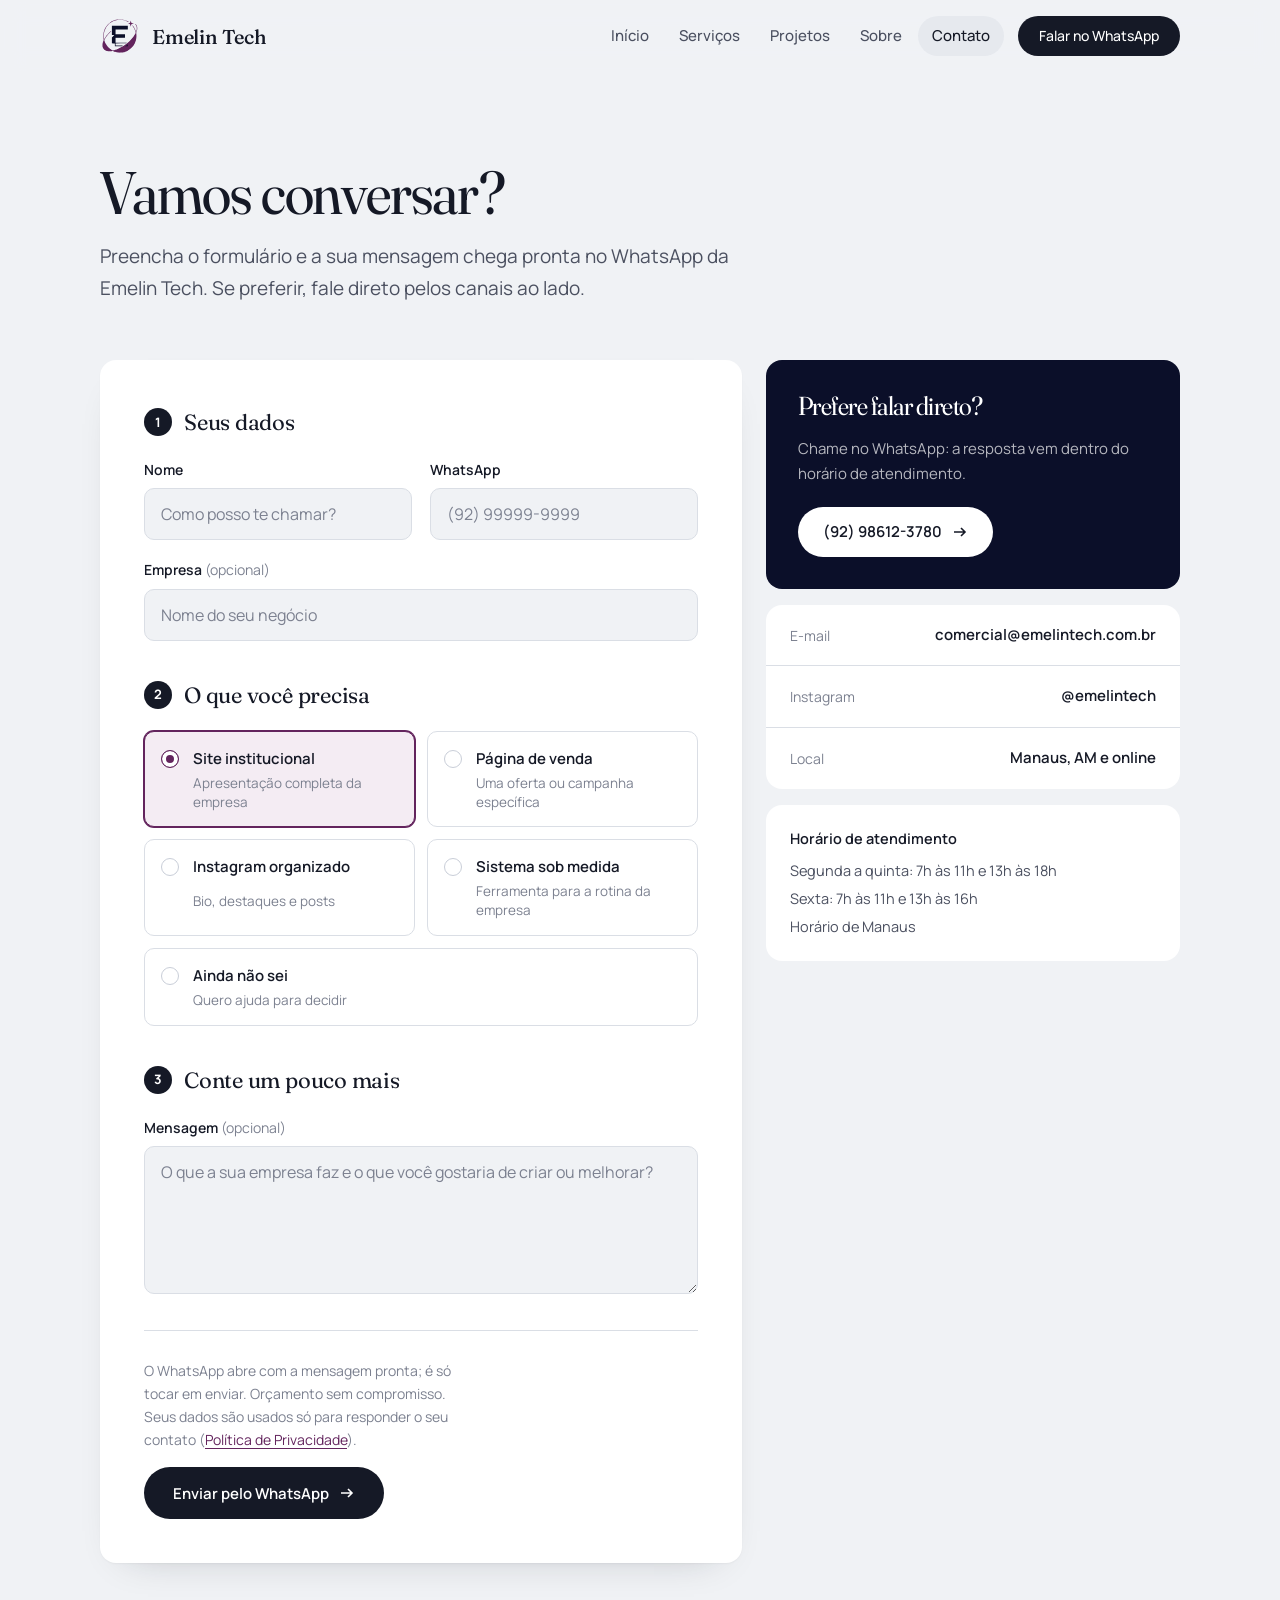
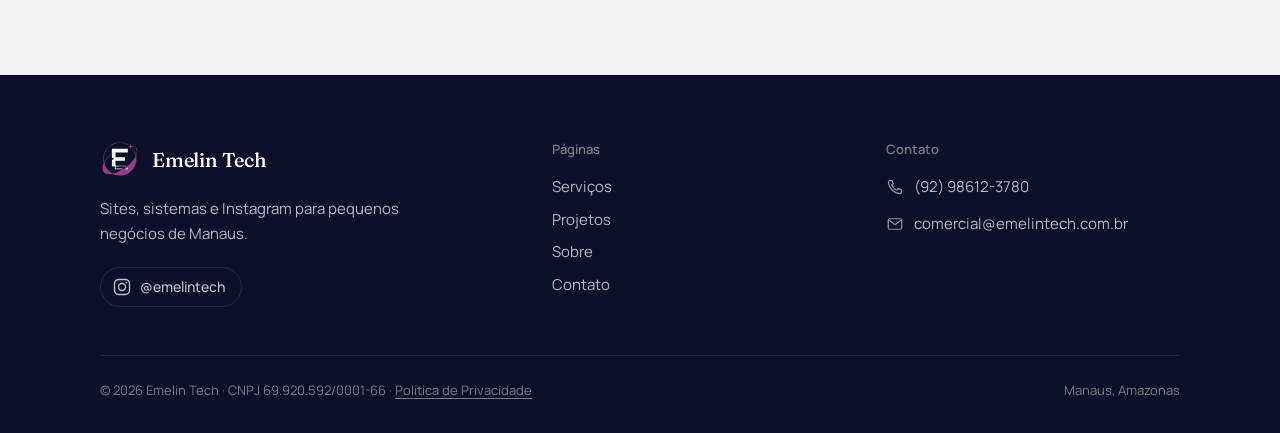
==== commit 97353035: "LGPD: Politica de Privacidade (pagina + links no rodape e no formulario) e fontes hospedadas no prop" ====
--- a/contato.html
+++ b/contato.html
@@ -12,9 +12,7 @@
 <meta property="og:locale" content="pt_BR">
 <link rel="icon" type="image/svg+xml" href="img/icone.svg">
 <link rel="apple-touch-icon" href="img/icone-512.png">
-<link rel="preconnect" href="https://fonts.googleapis.com">
-<link rel="preconnect" href="https://fonts.gstatic.com" crossorigin>
-<link rel="stylesheet" href="https://fonts.googleapis.com/css2?family=Fraunces:ital,opsz,wght,SOFT@0,9..144,300..600,0..100;1,9..144,300..600,0..100&family=Manrope:wght@400;500;600;700&display=swap">
+<link rel="stylesheet" href="assets/fontes.css">
 <link rel="stylesheet" href="assets/style.css">
 </head>
 <body>
@@ -87,7 +85,7 @@
         </fieldset>
 
         <div class="form-foot">
-          <p>O WhatsApp abre com a mensagem pronta; é só tocar em enviar. Orçamento sem compromisso.</p>
+          <p>O WhatsApp abre com a mensagem pronta; é só tocar em enviar. Orçamento sem compromisso. Seus dados são usados só para responder o seu contato (<a href="privacidade.html">Política de Privacidade</a>).</p>
           <button class="btn btn-primary" type="submit">Enviar pelo WhatsApp <svg viewBox="0 0 16 16" fill="none" aria-hidden="true"><path d="M2 8h11M9 4l4 4-4 4" stroke="currentColor" stroke-width="1.6"/></svg></button>
           <p class="form-status" id="form-status" role="status" aria-live="polite"></p>
         </div>
@@ -145,7 +143,7 @@
       </div>
     </div>
     <div class="bottom">
-      <span>© 2026 Emelin Tech · CNPJ 69.920.592/0001-66</span>
+      <span>© 2026 Emelin Tech · CNPJ 69.920.592/0001-66 · <a href="privacidade.html">Política de Privacidade</a></span>
       <span>Manaus, Amazonas</span>
     </div>
   </div>
--- a/assets/fontes.css
+++ b/assets/fontes.css
@@ -0,0 +1,64 @@
+/* =========================================================================
+   assets/fontes.css — fontes hospedadas no PRÓPRIO site (2026-11-05)
+   Antes elas vinham do Google Fonts, e o navegador de cada visitante
+   mandava o endereço IP dele para o Google. Agora tudo sai do nosso
+   servidor: mais privacidade (LGPD) e um pouco mais de velocidade.
+   - Fraunces (títulos) e Manrope (textos), licença SIL Open Font License.
+   - Só os alfabetos "latin" e "latin-ext" (português e acentos); cada
+     arquivo só é baixado se a página usar alguma letra dele (unicode-range).
+   - São fontes "variáveis": um arquivo cobre vários pesos (300 a 700).
+   ========================================================================= */
+/* latin-ext */
+@font-face {
+  font-family: 'Fraunces';
+  font-style: italic;
+  font-weight: 300 600;
+  font-display: swap;
+  src: url(fontes/fraunces-italic-latin-ext.woff2) format('woff2');
+  unicode-range: U+0100-02BA, U+02BD-02C5, U+02C7-02CC, U+02CE-02D7, U+02DD-02FF, U+0304, U+0308, U+0329, U+1D00-1DBF, U+1E00-1E9F, U+1EF2-1EFF, U+2020, U+20A0-20AB, U+20AD-20C4, U+2113, U+2C60-2C7F, U+A720-A7FF;
+}
+/* latin */
+@font-face {
+  font-family: 'Fraunces';
+  font-style: italic;
+  font-weight: 300 600;
+  font-display: swap;
+  src: url(fontes/fraunces-italic-latin.woff2) format('woff2');
+  unicode-range: U+0000-00FF, U+0131, U+0152-0153, U+02BB-02BC, U+02C6, U+02DA, U+02DC, U+0304, U+0308, U+0329, U+2000-206F, U+20AC, U+2122, U+2191, U+2193, U+2212, U+2215, U+FEFF, U+FFFD;
+}
+/* latin-ext */
+@font-face {
+  font-family: 'Fraunces';
+  font-style: normal;
+  font-weight: 300 600;
+  font-display: swap;
+  src: url(fontes/fraunces-latin-ext.woff2) format('woff2');
+  unicode-range: U+0100-02BA, U+02BD-02C5, U+02C7-02CC, U+02CE-02D7, U+02DD-02FF, U+0304, U+0308, U+0329, U+1D00-1DBF, U+1E00-1E9F, U+1EF2-1EFF, U+2020, U+20A0-20AB, U+20AD-20C4, U+2113, U+2C60-2C7F, U+A720-A7FF;
+}
+/* latin */
+@font-face {
+  font-family: 'Fraunces';
+  font-style: normal;
+  font-weight: 300 600;
+  font-display: swap;
+  src: url(fontes/fraunces-latin.woff2) format('woff2');
+  unicode-range: U+0000-00FF, U+0131, U+0152-0153, U+02BB-02BC, U+02C6, U+02DA, U+02DC, U+0304, U+0308, U+0329, U+2000-206F, U+20AC, U+2122, U+2191, U+2193, U+2212, U+2215, U+FEFF, U+FFFD;
+}
+/* latin-ext */
+@font-face {
+  font-family: 'Manrope';
+  font-style: normal;
+  font-weight: 400 700;
+  font-display: swap;
+  src: url(fontes/manrope-latin-ext.woff2) format('woff2');
+  unicode-range: U+0100-02BA, U+02BD-02C5, U+02C7-02CC, U+02CE-02D7, U+02DD-02FF, U+0304, U+0308, U+0329, U+1D00-1DBF, U+1E00-1E9F, U+1EF2-1EFF, U+2020, U+20A0-20AB, U+20AD-20C4, U+2113, U+2C60-2C7F, U+A720-A7FF;
+}
+/* latin */
+@font-face {
+  font-family: 'Manrope';
+  font-style: normal;
+  font-weight: 400 700;
+  font-display: swap;
+  src: url(fontes/manrope-latin.woff2) format('woff2');
+  unicode-range: U+0000-00FF, U+0131, U+0152-0153, U+02BB-02BC, U+02C6, U+02DA, U+02DC, U+0304, U+0308, U+0329, U+2000-206F, U+20AC, U+2122, U+2191, U+2193, U+2212, U+2215, U+FEFF, U+FFFD;
+}
--- a/assets/style.css
+++ b/assets/style.css
@@ -419,3 +419,14 @@
 .contatos-rodape a { display: inline-flex; align-items: center; gap: 10px; }
 .contatos-rodape svg { width: 18px; height: 18px; flex: none; color: rgba(255,255,255,.55); transition: color .2s; }
 .contatos-rodape a:hover svg { color: #fff; }
+
+/* ---------- Política de Privacidade (privacidade.html, 2026-11-05) ----------
+   Texto corrido, numa coluna de leitura confortável. */
+.legal { max-width: 760px; font-size: 16.5px; color: var(--ink-2); }
+.legal h2 { font-size: clamp(22px, 2.4vw, 27px); color: var(--ink); margin: 40px 0 12px; }
+.legal h2:first-child { margin-top: 0; }
+.legal p { margin: 0 0 14px; }
+.legal ul { margin: 0 0 14px; padding-left: 22px; }
+.legal li { margin-bottom: 6px; }
+.legal a, .form-foot a { color: var(--plum); text-decoration: underline; text-underline-offset: 3px; }
+.site-footer .bottom a { text-decoration: underline; text-underline-offset: 3px; }
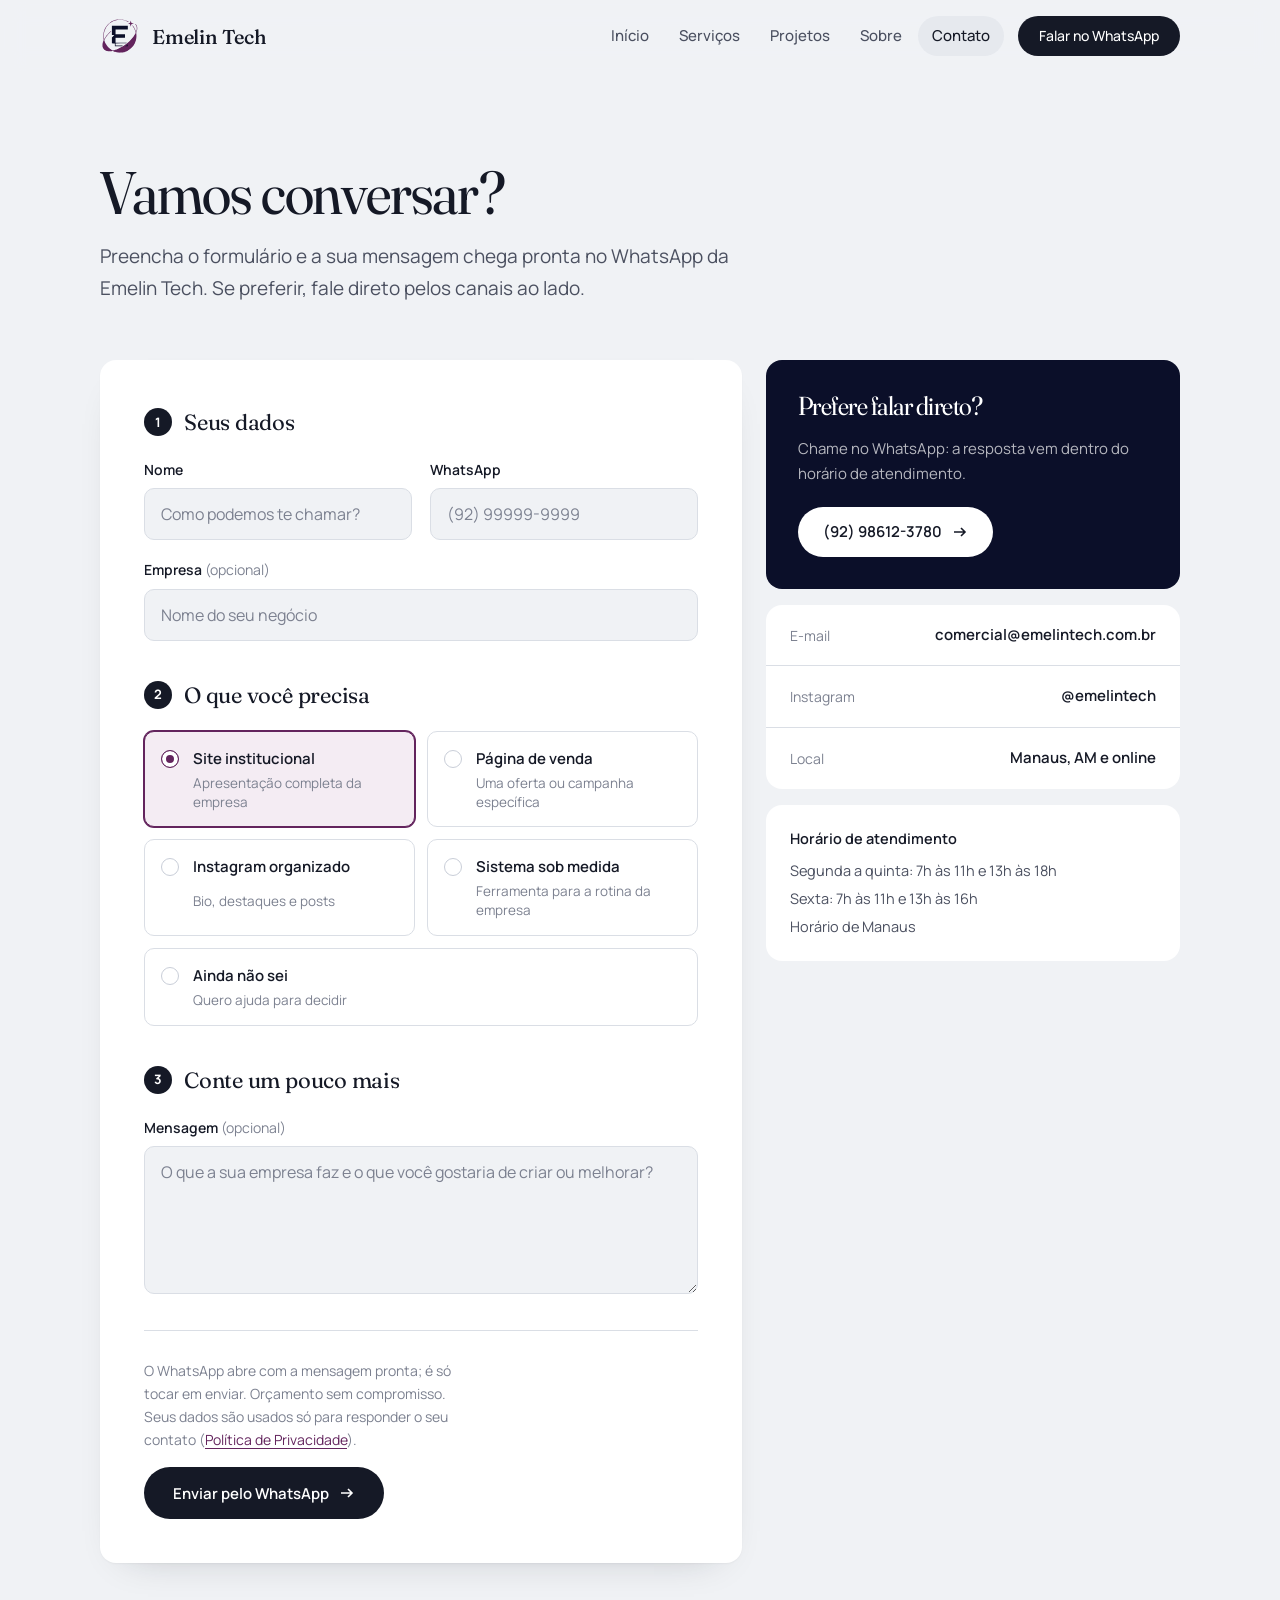
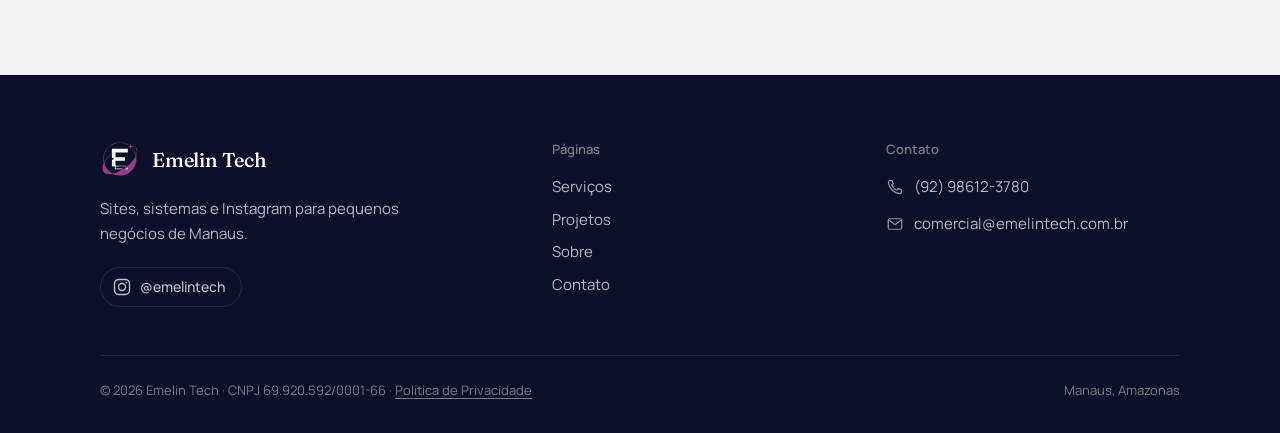
==== commit b7d1ca22: "Site inteiro na voz da empresa (nos): textos, FAQ, formulario e mensagem do WhatsApp Co-Authored-By:" ====
--- a/contato.html
+++ b/contato.html
@@ -52,7 +52,7 @@
           <div class="grid-2">
             <div class="field">
               <label for="name">Nome</label>
-              <input id="name" name="name" type="text" placeholder="Como posso te chamar?" autocomplete="name" required>
+              <input id="name" name="name" type="text" placeholder="Como podemos te chamar?" autocomplete="name" required>
             </div>
             <div class="field">
               <label for="whatsapp">WhatsApp</label>
